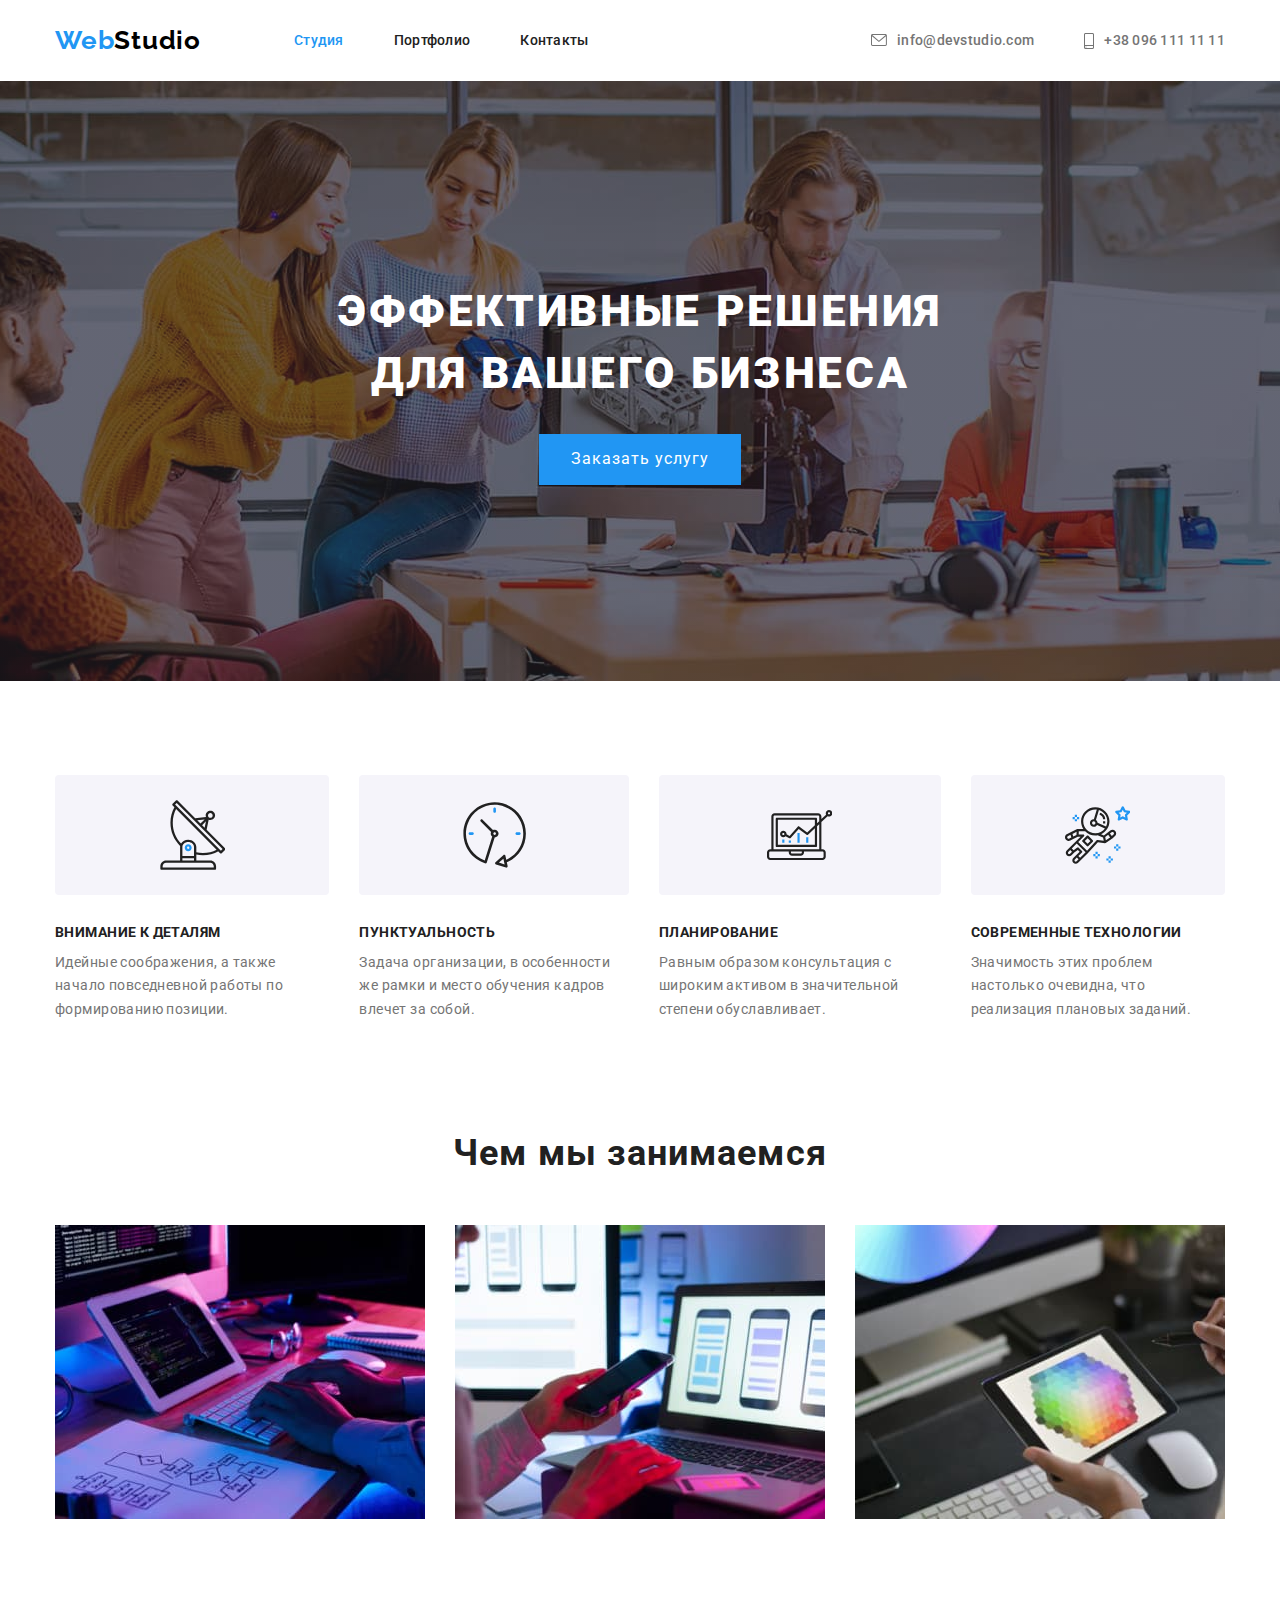
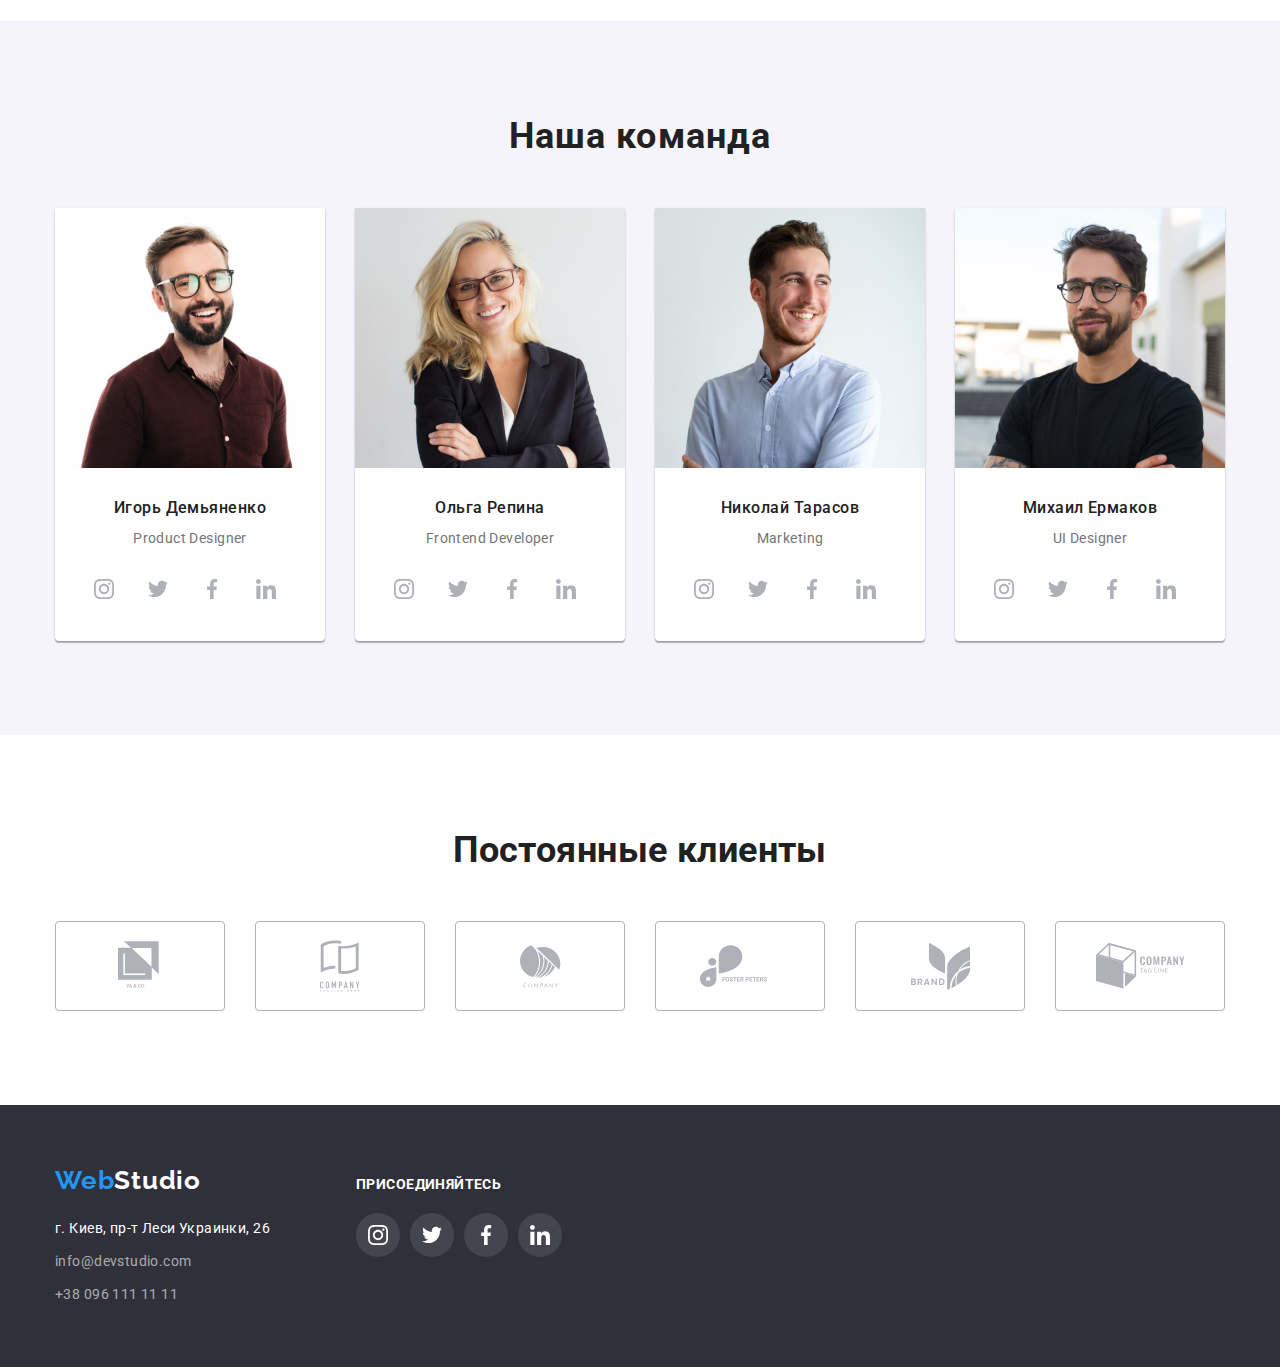
==== index.html @ 4412f635 "1" ====
<!DOCTYPE html>
<html lang="ru">

<head>
    <meta charset="UTF-8">
    <meta name="viewport" content="width=device-width, initial-scale=1.0">
    <link rel="stylesheet" href="node_modules/modern-normalize/modern-normalize.css">
    <link rel="preconnect" href="https://fonts.gstatic.com">
    <link rel="stylesheet"
        href="https://fonts.googleapis.com/css2?family=Oleo+Script&family=Raleway:wght@700&family=Roboto:wght@400;500;700;900&display=swap">
    <link rel="stylesheet" href="./CSS/style.css">
    <title>Cтудия</title>
</head>

<body>
    <!--Шапка сторінки-->
    <header class="header">
        <div class="conteiner">
            <nav class="nav-conteiner">
                <a class="logo-header" href="/"><span class="logo-web">Web</span><span
                        class="logo-studio">Studio</span></a>
                <ul class="nav-links site-nav">
                    <li class="item"><a class="link-header current " href="./index.html">Студия</a></li>
                    <li class="item"><a class="link-header" href="./Portfolio.html">Портфолио</a></li>
                    <li class="item"><a class="link-header" href="">Контакты</a></li>
                </ul>
            </nav>
            <ul class="contacts">
                <li class="item-contacts"><a class="link-contacts" href="mailto:info@devstudio.com">
                        <svg class="item-contacts mailto-icon">
                            <use href="./img/symbol-defs.svg#icon-envelope-hover"></use>
                        </svg>info@devstudio.com</a></li>
                <li class="item-contacts"><a class="link-contacts" href="tell:+380961111111">
                        <svg class="icon-tell">
                            <use href="./img/symbol-defs.svg#icon-smartphone"></use>
                        </svg>+38 096 111 11 11</a></li>
            </ul>
        </div>
    </header>
    <!--Заголовок-->
    <main>
        <section class="hero">
            <div class=" hero-conteiner">
                <div class="heading-conteiner">
                    <h1 class="hero-main">Эффективные решения<br>для вашего бизнеса</h1>
                    <button class="button" type="button">Заказать услугу</button>
                </div>                
            </div>
        </section>
        <!-- Наші переваги -->
        <section class="advantage">
            <div class="conteiner ">
                <h2 class="visually-hidden"></h2>
                <ul class="advantage-list">
                    <li class="advantage-item">
                        <div class="icon-conteiner">
                            <svg class="icon-advantage">
                                <use href="./img/symbol-defs.svg#icon-Group"></use>
                            </svg>
                        </div>
                        <h3 class="advantage-title">Внимание к деталям</h3>
                        <p class="advantage-essence text">Идейные соображения, а также начало повседневной работы по
                            формированию позиции.</p>
                    </li>
                    <li class="advantage-item">
                        <div class="icon-conteiner">
                            <svg class="icon-advantage">
                                <use href="./img/symbol-defs.svg#icon-clock-1"></use>
                            </svg>
                        </div class="icon-conteiner">
                        <h3 class="advantage-title">Пунктуальность</h3>
                        <p class=" advantage-essence text">Задача организации, в особенности же рамки и место обучения
                            кадров влечет за собой.</p>
                    </li>
                    <li class="advantage-item">
                        <div class="icon-conteiner">
                            <svg class="icon-advantage">
                                <use href="./img/symbol-defs.svg#icon-diagram-1"></use>
                            </svg>
                        </div>
                        <h3 class="advantage-title">Планирование</h3>
                        <p class="advantage-essence text">Равным образом консультация с широким активом в значительной
                            степени обуславливает.</p>
                    </li>
                    <li class="advantage-item">
                        <div class="icon-conteiner">
                            <svg class="icon-advantage">
                                <use href="./img/symbol-defs.svg#icon-astronaut-1"></use>
                            </svg>
                        </div>
                        <h3 class="advantage-title">Современные технологии</h3>
                        <p class="advantage-essence text">Значимость этих проблем настолько очевидна, что реализация
                            плановых заданий.</p>
                    </li>
                </ul>
            </div>
        </section>
        <!-- Чим ми займаємось -->
        <section class="conteiner-work">
            <div class="conteiner conteiner-img">
                <h2 class="work">Чем мы занимаемся</h2>
                <ul class="conteiner-list">
                    <li class="conteiner-item">
                        <img src="./img/Чем ми занимаємось_1.jpg" width="370" alt="печатає" />
                    </li>
                    <li class="conteiner-item">
                        <img src="./img/Чем ми занимаємось_2.jpg" width="370" alt="телефон в руках" />
                    </li>
                    <li class="conteiner-item">
                        <img src="./img/Чем ми занимаємось_3.jpg" width="370" alt="цвітова гама" />
                    </li>
                </ul>
            </div>
        </section>
        <section class="team">
            <div class="workers">
                <h2 class="our-team-hidden our-team ">Наша команда</h2>
                <ul class="team-list">
                    <li class="team-hero">
                        <img class="foto" src="./img/наша команда_1.jpg" width="270" alt="Бородатий мужчина" />
                        <h3 class="name">Игорь Демьяненко</h3>
                        <p class="text">Product Designer</p>
                        <div class="network-conteiner">
                            <ul class="team-icons">
                                <li><a class="icon-link" href="#">
                                        <svg class="icon-network">
                                            <use href="./img/symbol-defs.svg#icon-instagram-2"></use>
                                        </svg>
                                    </a>
                                </li>
                                <li><a class="icon-link" href="#">
                                        <svg class="icon-network">
                                            <use href="./img/symbol-defs.svg#icon-twitter-1"></use>
                                        </svg>
                                    </a>
                                </li>
                                <li><a class="icon-link" href="#">
                                        <svg class="icon-network">
                                            <use href="./img/symbol-defs.svg#icon-facebook-1"></use>
                                        </svg>
                                    </a>
                                </li>
                                <li><a class="icon-link" href="#">
                                        <svg class="icon-network">
                                            <use href="./img/symbol-defs.svg#icon-linkedin-1"></use>
                                        </svg>
                                    </a>
                                </li>
                            </ul>
                        </div>
                    </li>
                    <li class="team-hero">
                        <img class="foto" src="./img/наша команда_4.jpg" width="270" alt="Женщина" />
                        <h3 class="name">Ольга Репина</h3>
                        <p class="text">Frontend Developer</p>
                        <div class="network-conteiner">
                            <ul class="team-icons">
                                <li><a class="icon-link" href="#">
                                        <svg class="icon-network">
                                            <use href="./img/symbol-defs.svg#icon-instagram-2"></use>
                                        </svg>
                                    </a>
                                </li>
                                <li><a class="icon-link" href="#">
                                        <svg class="icon-network">
                                            <use href="./img/symbol-defs.svg#icon-twitter-1"></use>
                                        </svg>
                                    </a>
                                </li>
                                <li><a class="icon-link" href="#">
                                        <svg class="icon-network">
                                            <use href="./img/symbol-defs.svg#icon-facebook-1"></use>
                                        </svg>
                                    </a>
                                </li>
                                <li><a class="icon-link" href="#">
                                        <svg class="icon-network">
                                            <use href="./img/symbol-defs.svg#icon-linkedin-1"></use>
                                        </svg>
                                    </a>
                                </li>
                            </ul>
                        </div>
                    </li>
                    <li class="team-hero">
                        <img class="foto" src="./img/наша команда_3.jpg" width="270" alt="Маркетолог" />
                        <h3 class="name">Николай Тарасов</h3>
                        <p class="text">Marketing</p>
                        <div class="network-conteiner">
                            <ul class="team-icons">
                                <li><a class="icon-link" href="#">
                                        <svg class="icon-network">
                                            <use href="./img/symbol-defs.svg#icon-instagram-2"></use>
                                        </svg>
                                    </a>
                                </li>
                                <li><a class="icon-link" href="#">
                                        <svg class="icon-network">
                                            <use href="./img/symbol-defs.svg#icon-twitter-1"></use>
                                        </svg>
                                    </a>
                                </li>
                                <li><a class="icon-link" href="#">
                                        <svg class="icon-network">
                                            <use href="./img/symbol-defs.svg#icon-facebook-1"></use>
                                        </svg>
                                    </a>
                                </li>
                                <li><a class="icon-link" href="#">
                                        <svg class="icon-network">
                                            <use href="./img/symbol-defs.svg#icon-linkedin-1"></use>
                                        </svg>
                                    </a>
                                </li>
                            </ul>
                        </div>
                    </li>
                    <li class="team-hero">
                        <img class="foto" src="./img/наша команда_2.jpg" width="270" alt="Інженер" />
                        <h3 class="name">Михаил Ермаков</h3>
                        <p class="text">UI Designer</p>
                        <div class="network-conteiner">
                            <ul class="team-icons">
                                <li><a class="icon-link" href="#">
                                        <svg class="icon-network">
                                            <use href="./img/symbol-defs.svg#icon-instagram-2"></use>
                                        </svg>
                                    </a>
                                </li>
                                <li><a class="icon-link" href="#">
                                        <svg class="icon-network">
                                            <use href="./img/symbol-defs.svg#icon-twitter-1"></use>
                                        </svg>
                                    </a>
                                </li>
                                <li><a class="icon-link" href="#">
                                        <svg class="icon-network">
                                            <use href="./img/symbol-defs.svg#icon-facebook-1"></use>
                                        </svg>
                                    </a>
                                </li>
                                <li><a class="icon-link" href="#">
                                        <svg class="icon-network">
                                            <use href="./img/symbol-defs.svg#icon-linkedin-1"></use>
                                        </svg>
                                    </a>
                                </li>
                            </ul>
                        </div>
                    </li>
                </ul>
            </div>
        </section>
        <section class="clients">
            <div class="conteiner conteiner-client">
                <h2 class="client-title">Постоянные клиенты</h2>
                <ul class="client-list">
                    <li class="client-item">
                        <a class="client-link" href="#">
                            <svg class="logotype" width="45" height="50">
                                <use href="./img/symbol-defs.svg#icon-logo-1"></use>
                            </svg>
                            </a>
                    </li>
                    <li class="client-item">
                        <a class="client-link" href="#">
                            <svg class="logotype" width="40" height="52">
                                <use href="./img/symbol-defs.svg#icon-logo-2"></use>
                            </svg>
                            </a>
                    </li>
                    <li class="client-item">
                        <a class="client-link" href="#">
                            <svg class="logotype" width="41" height="43">
                                <use href="./img/symbol-defs.svg#icon-logo-3"></use>
                            </svg>
                            </a>
                    </li>
                    <li class="client-item">
                        <a class="client-link" href="#">
                            <svg class="logotype" width="80" height="43">
                                <use href="./img/symbol-defs.svg#icon-logo-4"></use>
                            </svg>
                            </a>
                    </li>
                    <li class="client-item">
                        <a class="client-link" href="#">
                            <svg class="logotype" width="59" height="47">
                                <use href="./img/symbol-defs.svg#icon-logo-5"></use>
                            </svg>
                            </a>
                    </li>
                    <li class="client-item">
                        <a class="client-link" href="#">
                            <svg class="logotype" width="89" height="46">
                                <use href="./img/symbol-defs.svg#icon-logo-6"></use>
                            </svg>
                            </a>
                    </li>
                </ul>
            </div>
        </section>
    </main>
    <!--Футер-->
    <footer class="footer">
        <div class="conteiner conteiner-footer">
            <div class="conteiner-logo">
                <a class="logo-footer" href="/"><span class="logo-web">Web</span><span class="logo">Studio</span></a><br>
                <address class="address">
                    г. Киев, пр-т Леси Украинки, 26
                </address>
                <!-- Контакти -->
                <ul>
                    <li class="mailto"><a class="link-footer " href="mailto:info@devstudio.com">info@devstudio.com</a></li>
                    <li><a class="link-footer" href="tell:+380961111111">+38 096 111 11 11</a></li>
                </ul>
            </div>
            <div class="conteiner-join">
                <p class="join-tatile">присоединяйтесь</p>
                <ul class="joim-item">
                    <li>
                        <a class="icon-link icon-join" href="#">
                            <svg class="icon-network">
                                <use href="./img/symbol-defs.svg#icon-instagram-2"></use>
                            </svg>
                        </a>
                    </li>
                    <li>
                        <a class="icon-link  icon-join" href="#">
                            <svg class="icon-network">
                                <use href="./img/symbol-defs.svg#icon-twitter-1"></use>
                            </svg>
                        </a>
                    </li>
                    <li>
                        <a class="icon-link  icon-join" href="#">
                            <svg class="icon-network">
                                <use href="./img/symbol-defs.svg#icon-facebook-1"></use>
                            </svg>
                        </a>
                    </li>
                    <li>
                        <a class="icon-link  icon-join" href="#">
                            <svg class="icon-network">
                                <use href="./img/symbol-defs.svg#icon-linkedin-1"></use>
                            </svg>
                        </a>
                    </li>
                </ul>
            </div>
        </div>
    </footer>
</body>

</html>
---- CSS/style.css ----
:root {
  /*колір тексту*/
  --main-text-color: #212121;
  --secondary-text-color: #757575;
  --accent-text-color: #2196f3;
  --bgc-accent-text-color: #ffffff;
  --footer-addressbox-text-color: rgba(255, 255, 255, 0.6);
  /*колір фону*/
  --button-bgc: #2196f3;
  --main-bgc: #e5e5e5;
  --secondary-bgc: #f5f4fa;
  --accent-bgc: #2f303a;
  --header-bgc: #ffffff;
}

body {
  background-color: var(--header-bgc);
  color: var(--main-text-color);
  font-family: "Roboto", sans-serif;
  font-size: 14px;
  line-height: 1.71;
  letter-spacing: 0.03em;
  text-transform: none;
  margin: 0;
}

/*--------------------------------------Скрить заголовки h2 і h1-----------------------------------*/
.visually-hidden {
  position: absolute;
  clip: rect(0 0 0 0);
  width: 1px;
  height: 1px;
  margin: -1px;
}
/*--------------------------------------------Общі значення----------------------------------*/
li {
  list-style: none;
}

a {
  text-decoration: none;
}

h1,
h2,
h3,
p {
  margin-top: 0px;
  margin-bottom: 0px;
}

ul {
  margin: 0;
  padding: 0;
  list-style: none;
}

/*--------------------------------------header----------------------------------------------*/
.conteiner {
  display: flex;
  align-items: center;
  width: 1200px;
  padding-left: 15px;
  padding-right: 15px;
  margin-left: auto;
  margin-right: auto;
}

.header {
  display: block;
  padding-top: 25px;
  padding-bottom: 25px;
}

.nav-conteiner {
  display: flex;
  align-items: center;
}

.logo-header {
  font-family: "Raleway";
  font-style: normal;
  font-weight: 700;
  font-size: 26px;
  line-height: 1.2;
  letter-spacing: 0.03em;

  margin-right: 93px;
  margin-left: 0px;
}
.logo-web {
  color: var(--accent-text-color);
}
.logo-studio {
  color: black;
}

.nav-links {
  display: flex;
}

.nav-links > .item:not(:last-child) {
  margin-right: 50px;
}

.site-nav.link-header.current {
  color: var(--accent-text-color);
}

.link-header {
  color: var(--main-text-color);
  font-style: normal;
  font-weight: 500;
  font-size: 14px;
  line-height: 1.14;
  letter-spacing: 0.02em;
}

.link-header:hover,
.link-header:focus {
  color: var(--accent-text-color);
}
.link-contacts {
  color: var(--secondary-text-color);
  font-weight: 500;
  font-size: 14px;
  line-height: 1.1;
  letter-spacing: 0.02em;
  display: flex;
  align-items: center;
}

.link-contacts:hover,
.link-contacts:focus {
  color: var(--accent-text-color);
}

.link-header.current {
  color: var(--accent-text-color);
}

.contacts {
  display: flex;
  margin-left: auto;
}
.item-contacts:not(:last-child) {
  margin-right: 50px;
}

.page-header {
  border-bottom: 1px solid #ececec;
  display: block;
}

.mailto-icon {
  width: 16px;
  height: 12px;
  margin-right: 10px;
  fill: currentColor;
}

.icon-tell {
  width: 10px;
  height: 16px;
  margin-right: 10px;
  fill: currentColor;
}

/*--------------------------------------hero--------------------------------------------*/

.hero-conteiner {
  margin: 0 auto;
  max-width: 1600px;
}

.hero {
  background: var(--accent-bgc);
  padding: 0;
}
.hero .hero-conteiner {
  background-image: linear-gradient(
      to top left,
      rgba(47, 48, 58, 0.4),
      rgba(47, 48, 58, 0.4)
    ),
    url(../img/Герой.jpg);
  background-position: center;
  height: 600px;
  padding: 200px;
}

.heading-conteiner {
  width: 695px;
  text-align: center;
  margin: 0 auto;
}

.hero-main {
  color: var(--bgc-accent-text-color);
  font-style: normal;
  font-weight: 900;
  font-size: 44px;
  line-height: 1.4;
  letter-spacing: 0.06em;
  text-transform: uppercase;
  margin-bottom: 30px;
}

.button {
  background-color: var(--accent-text-color);
  color: var(--bgc-accent-text-color);
  font-family: inherit;
  font-style: normal;
  font: weight 700;
  font-size: 16px;
  line-height: 1.9;
  align-items: center;
  letter-spacing: 0.06em;
  border-style: none;

  padding-top: 10px;
  padding-right: 32px;
  padding-bottom: 10px;
  padding-left: 32px;
}

/*---------------------------наші переваги------------------------------*/

.advantage {
  padding-top: 94px;
}

.advantage-list {
  display: flex;
  padding-left: 0;
}

.advantage-title {
  margin-top: 30px;
  padding: 0;
  margin-bottom: 10px;
}

.advantage-item {
  width: calc((100%-90px) / 4);
  margin-right: 30px;
}

.advantage-item:nth-child(4n) {
  margin-right: 0;
}

.advantage-essence {
  padding: 0;
  margin: 0;
}

.icon-advantage {
  width: 65.32px;
  height: 70px;
}

.icon-conteiner {
  background: #f5f4fa;
  border-radius: 4px;
  display: flex;
  justify-content: center;
  padding-top: 25px;
  padding-bottom: 25px;
}
/*----------------------------------------Чем ми занимаемся------------------------------*/
.conteiner-work {
  padding-top: 94px;
  padding-bottom: 94px;
  display: block;
}

.work {
  color: var(--main-text-color);
  text-align: center;
  font-style: normal;
  font-weight: 700;
  font-size: 36px;
  line-height: 1.2;
  letter-spacing: 0.03em;
  margin-bottom: 50px;
  display: block;
}

.conteiner-img {
  display: block;
}

.conteiner-list {
  display: flex;
  margin-top: 0;
  margin-bottom: 0;
}

.conteiner-item:not(:last-child) {
  margin-right: 30px;
}

/*------------------------------------------команда-------------------------------------*/
.team {
  background: var(--secondary-bgc);
  padding-top: 94px;
  padding-bottom: 94px;
}
.our-team {
  color: var(--main-text-color);
  font-style: normal;
  font-weight: 700;
  font-size: 36px;
  line-height: 1.2;
  text-align: center;
  letter-spacing: 0.03em;
}

h3 {
  color: var(--main-text-color);
  font-weight: 700;
  font-size: 14px;
  line-height: 1.1;
  letter-spacing: 0.03em;
  text-transform: uppercase;
}

.text {
  color: var(--secondary-text-color);
  font-style: normal;
  font-weight: 400;
  font-size: 14px;
  line-height: 1.7;
  letter-spacing: 0.03em;
  padding-bottom: 16px;
}

.team-hero {
  background: url(4853.jpg);
  border-radius: 0px;
  text-align: center;
}
.name {
  font-style: normal;
  font-weight: 500;
  font-size: 16px;
  line-height: 1.2;
  text-align: center;
  letter-spacing: 0.03em;
  text-transform: capitalize;
  margin-bottom: 10px;
}

.workers {
  display: block;
  width: 1200px;
  padding-left: 15px;
  padding-right: 15px;
  margin-left: auto;
  margin-right: auto;
}

.our-team-hidden {
  display: block;
  margin-bottom: 50px;
}

.team-list {
  display: flex;
}

.team-hero:not(:last-child) {
  margin-right: 30px;
}

* {
  box-sizing: border-box;
}

.foto {
  display: block;
  max-width: 100%;
  height: auto;
  margin-bottom: 30px;
}

.team-hero {
  width: 270px;
  margin-left: auto;
  margin-right: auto;
  background: #ffffff;
  box-shadow: 0px 1px 3px rgba(0, 0, 0, 0.12), 0px 1px 1px rgba(0, 0, 0, 0.14),
    0px 2px 1px rgba(0, 0, 0, 0.2);
  border-radius: 0px 0px 4px 4px;
}

.card.flex-start-aligned {
  align-items: flex-start;
}
.team-icons {
  display: inline-flex;
  justify-content: center;
}

.icon-network {
  width: 20px;
  height: 20px;

  fill: currentColor;
}

.icon-link {
  display: inline-flex;
  width: 44px;
  height: 44px;
  border-radius: 50%;
  align-items: center;
  background-position: center;
  justify-content: center;
  color: #afb1b8;
  margin-right: 10px;
}

.icon-link:hover,
.icon-link:focus {
  background-color: var(--accent-text-color);
  color: #ffffff;
}

.network-conteiner {
  padding-bottom: 30px;
  display: flex;
  justify-content: center;
}

/*--------------------------------Клієнти--------------------------------*/

.clients {
  padding-top: 94px;
  padding-bottom: 94px;
}

.client-title {
  font-weight: 700;
  font-size: 36px;
  line-height: 1.17;
  text-align: center;
}

.conteiner-client {
  display: block;
}

.client-list {
  display: flex;
  justify-content: space-between;
  align-items: center;
  margin-top: 50px;
}

.client-link {
  display: inline-flex;
  justify-content: center;
  align-items: center;
  width: 170px;
  height: 90px;
  border: 1px solid #afb1b8;
  border-radius: 4px;

  fill: #afb1b8;
}

.client-link:hover,
.logotype:hover,
.client-link:focus,
.logotype:focus {
  border-color: 1px solid var(--button-bgc);
  color: var(--button-bgc);
  outline: none;
  fill: var(--button-bgc);
}

/*-------------------------------Footer------------------------------------*/
.footer {
  background-color: var(--accent-bgc);
  font-size: 14px;
  line-height: 1.7;
  padding-top: 60px;
  padding-bottom: 60px;
}

.conteiner-footer {
  display: block;
}

.logo {
  color: var(--bgc-accent-text-color);
}

.logo-footer {
  font-family: "Raleway";
  font-style: normal;
  font-weight: 700;
  font-size: 26px;
  line-height: 1.2;
  letter-spacing: 0.03em;
  margin-bottom: 20px;
}

.address {
  color: var(--bgc-accent-text-color);
  font-style: normal;
  font-weight: 400;
  font-size: 14px;
  line-height: 1.7;
  letter-spacing: 0.03em;
  margin-top: 20px;
  margin-bottom: 9px;
  text-decoration: none;
}

.address:last-child {
  margin-bottom: 0;
}

.link-footer {
  color: var(--footer-addressbox-text-color);
  font-style: normal;
  font-weight: 400;
  font-size: 14px;
  line-height: 1.7;
  letter-spacing: 0.03em;
}

.mailto {
  margin-bottom: 9px;
}

.conteiner-join {
  display: block;
  justify-content: center;
}

.conteiner-logo {
  width: 231px;
  margin-right: 70px;
  padding: 0;
}

.joim-item {
  display: flex;
}

.join-tatile {
  font-weight: 700;
  font-size: 14px;
  line-height: 1.14;
  letter-spacing: 0.03em;
  text-transform: uppercase;
  color: #ffffff;
  margin-bottom: 20px;
}

.conteiner-footer {
  display: flex;
  align-items: baseline;
}

.icon-join {
  background-color: rgba(255, 255, 255, 0.1);
  color: #ffffff;
}

/*-----------------------------Портфолио--------------------------------*/

/*-------------------------------------------кнопки------------------------------------------------*/

.conteiner-button {
  margin-left: auto;
  margin-right: auto;
}

.main-button {
  display: flex;
  margin-left: auto;
  margin-right: auto;
  padding-bottom: 50px;
}

.button-item:not(:last-child) {
  margin-right: 8px;
}

.button-portfolio {
  font-family: inherit;
  padding-left: 22px;
  padding-right: 22px;
  padding-top: 8px;
  padding-bottom: 8px;
  border-radius: 4px;

  font-family: Roboto;
  font-style: normal;
  font-weight: 500;
  font-size: 16px;
  line-height: 1.6;
  text-align: center;
  letter-spacing: 0.03em;
  color: #212121;
  border-style: none;
}

.button-portfolio:hover,
.button-portfolio:focus {
  color: var(--bgc-accent-text-color);
  background-color: var(--button-bgc);
}

.text-portfolio {
  font-style: normal;
  font-weight: 400;
  font-size: 16px;
  line-height: 1.9;
  color: var(--secondary-text-color);
}

.title {
  font-family: "Roboto";
  font-style: normal;
  font-weight: 700;
  font-size: 18px;
  line-height: 2;
  letter-spacing: 0.06em;
  color: var(--main-text-color);
}

.foto-list {
  flex-wrap: wrap;
  display: flex;
  padding-bottom: 94px;
}

.foto-item {
  flex-basis: (calc(100%-60px) / 3);
  border: 1px solid #eeeeee;
  margin-right: 30px;
  margin-bottom: 30px;
  width: 370px;
  box-sizing: border-box;
}

.link-portfolio:hover,
.link-portfolio:focus {
  box-shadow: 0px 1px 1px rgba(0, 0, 0, 0.12), 0px 4px 4px rgba(0, 0, 0, 0.06),
    1px 4px 6px rgba(0, 0, 0, 0.16);
  outline: none;
}

.link-portfolio {
  display: block;
  text-decoration: none;
}

.foto-item:nth-child(3n) {
  margin-right: 0;
}

.foto-item:nth-last-child(-n + 3) {
  margin-bottom: 0;
}

.conteiner-foto {
  width: 1200px;
  padding-left: 15px;
  padding-right: 15px;
  margin-left: auto;
  margin-right: auto;
}

.conteiner-text {
  padding: 20px 24px;
}

.logo-footer {
  font-family: "Raleway";
  font-style: 500;
  font-weight: 700;
  font-size: 26px;
  line-height: 1.2;
  letter-spacing: 0.03em;
}

.portfolio-main {
  padding-top: 94px;
  padding-bottom: 94px;
}
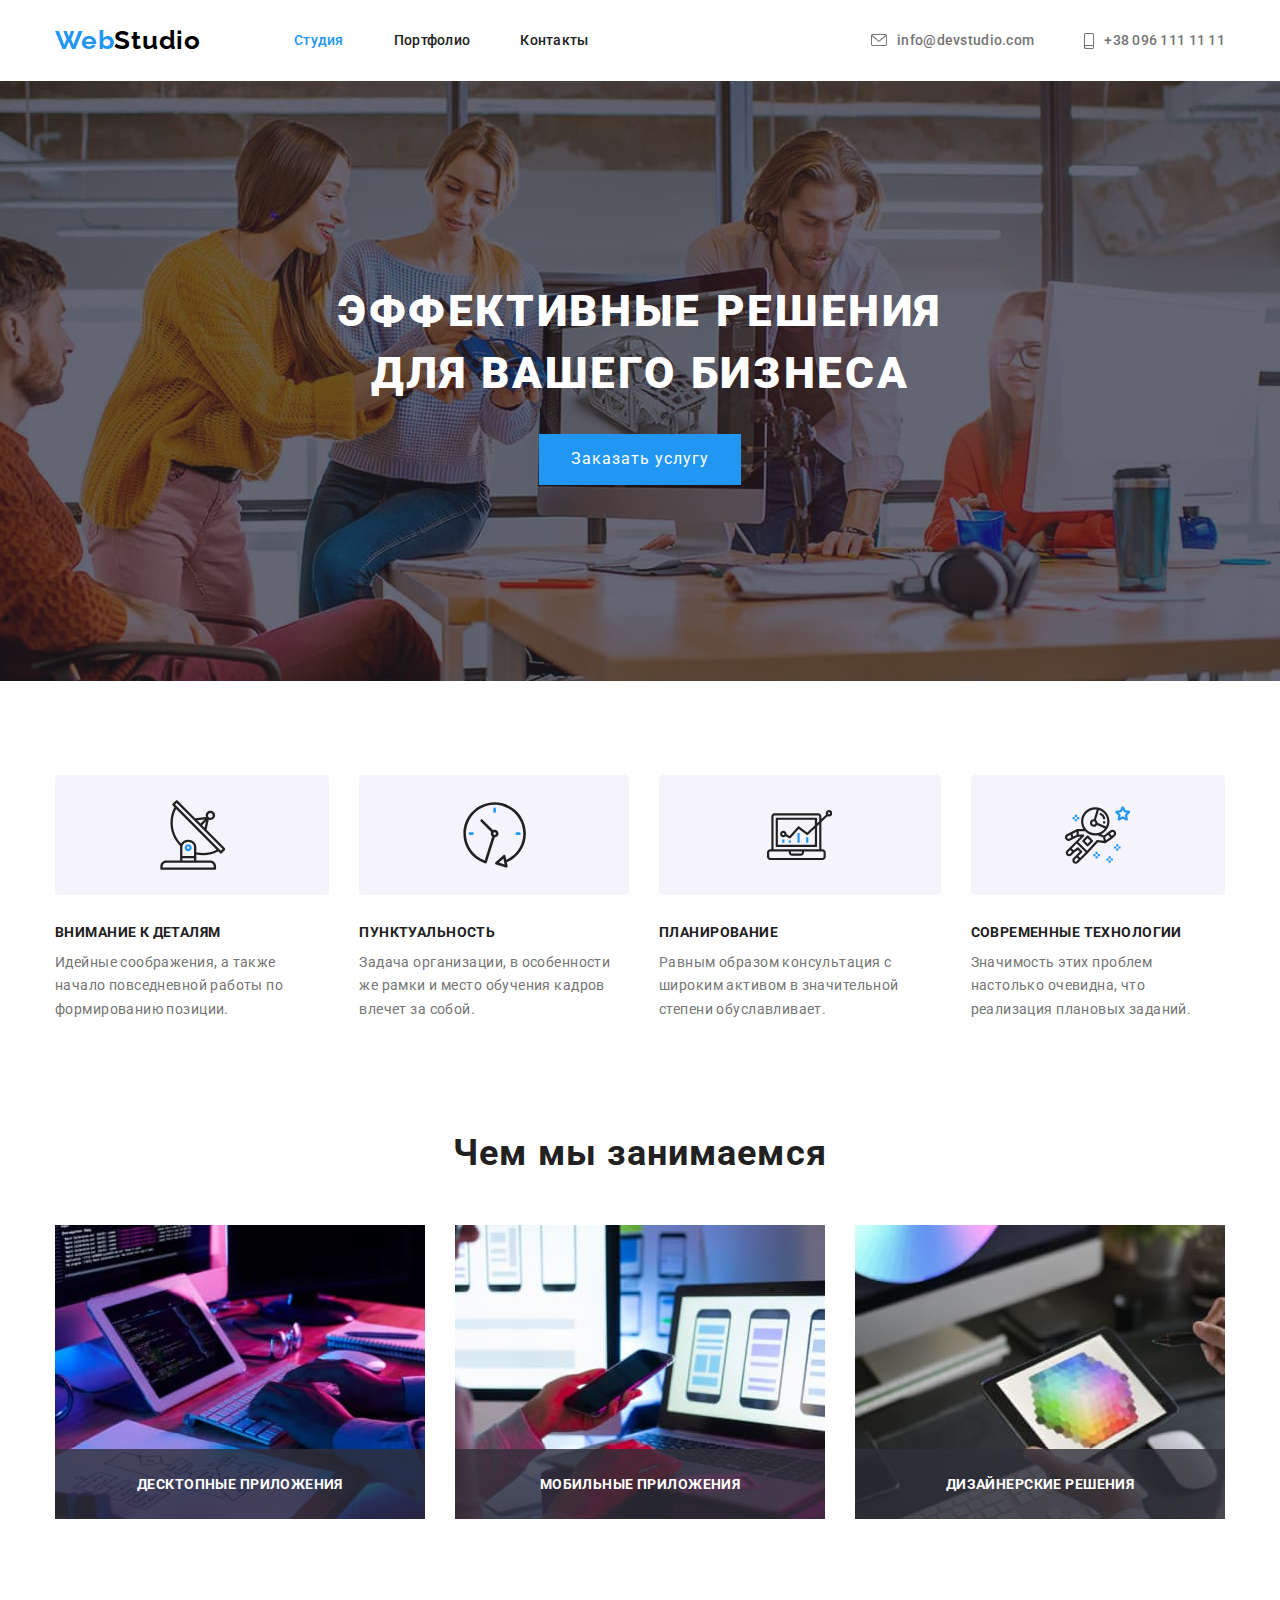
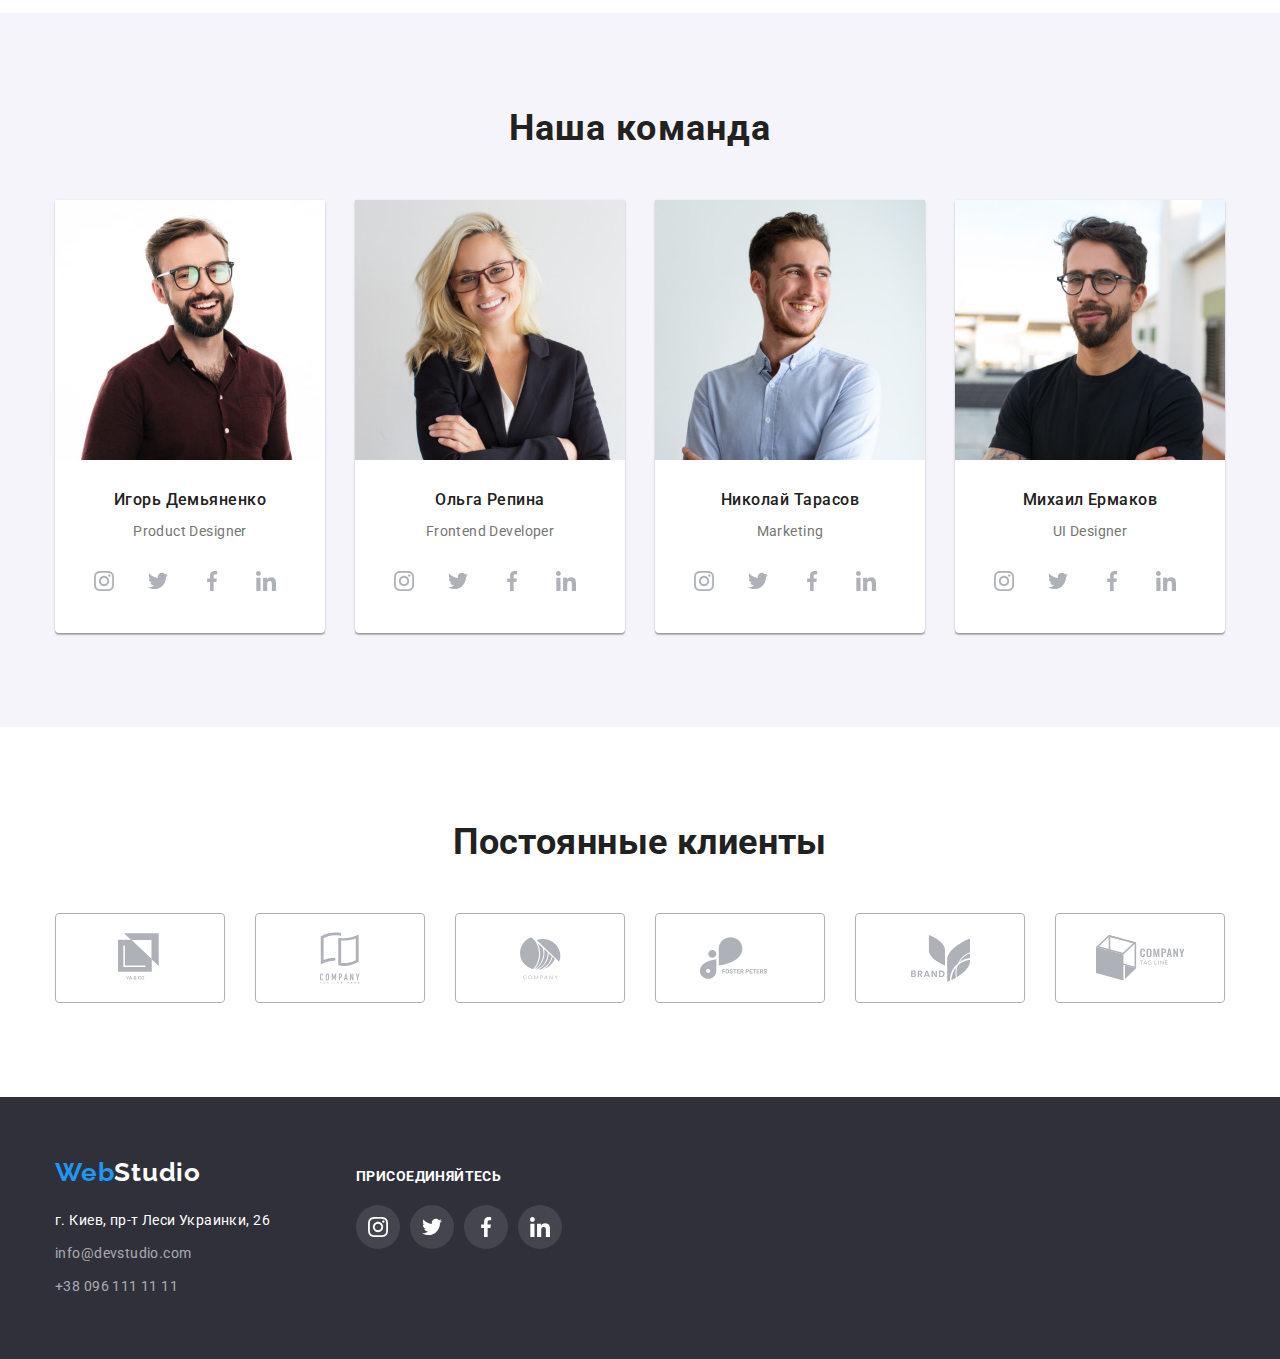
==== commit dc2cdee2: "2" ====
--- a/index.html
+++ b/index.html
@@ -101,13 +101,22 @@
                 <h2 class="work">Чем мы занимаемся</h2>
                 <ul class="conteiner-list">
                     <li class="conteiner-item">
-                        <img src="./img/Чем ми занимаємось_1.jpg" width="370" alt="печатає" />
+                        <div  class="product-actions">
+                            <img class="img-example" src="./img/Чем ми занимаємось_1.jpg" width="370" alt="печатає" />                        
+                            <h3 class="example">Десктопные приложения</h3>
+                        </div>
                     </li>
                     <li class="conteiner-item">
-                        <img src="./img/Чем ми занимаємось_2.jpg" width="370" alt="телефон в руках" />
+                        <div class="product-actions">
+                            <img class="img-example" src="./img/Чем ми занимаємось_2.jpg" width="370" alt="телефон в руках" />                        
+                            <h3 class="example">Мобильные приложения</h3>
+                        </div>
                     </li>
                     <li class="conteiner-item">
-                        <img src="./img/Чем ми занимаємось_3.jpg" width="370" alt="цвітова гама" />
+                        <div class="product-actions">
+                            <img class="img-example" src="./img/Чем ми занимаємось_3.jpg" width="370" alt="цвітова гама" />                       
+                            <h3 class="example">Дизайнерские решения</h3>
+                        </div>
                     </li>
                 </ul>
             </div>
--- a/CSS/style.css
+++ b/CSS/style.css
@@ -301,6 +301,39 @@
   margin-right: 30px;
 }
 
+.product-actions {
+  position: relative;
+}
+
+.product-actions > .example {
+  position: absolute;
+
+  font-family: "Roboto";
+  font-style: normal;
+  font-weight: bold;
+  font-size: 14px;
+  line-height: 16px;
+  text-align: center;
+  letter-spacing: 0.03em;
+  text-transform: uppercase;
+  color: #ffffff;
+
+  padding: 27px 0;
+
+  width: 100%;
+  height: 70px;
+
+  background: rgba(47, 48, 58, 0.8);
+
+  bottom: 0;
+  right: 0;
+  margin: 0;
+}
+
+.img-example {
+  display: block;
+}
+
 /*------------------------------------------команда-------------------------------------*/
 .team {
   background: var(--secondary-bgc);
@@ -660,6 +693,8 @@
 .link-portfolio {
   display: block;
   text-decoration: none;
+  position: relative;
+  overflow: hidden;
 }
 
 .foto-item:nth-child(3n) {
@@ -695,3 +730,28 @@
   padding-top: 94px;
   padding-bottom: 94px;
 }
+
+.link-portfolio:hover .overlay {
+  transform: translatex(0);
+}
+
+.overlay {
+  position: absolute;
+  width: 100%;
+  height: 100%;
+  bottom: 370px;
+  top: 0;
+  background: rgba(33, 150, 243, 0.9);
+
+  transform: translatey(100%);
+  transition: transform 250ms ease;
+}
+
+.overlay > p {
+  color: #fff;
+  font-size: 18px;
+  margin: 63px 24px;
+}
+
+.overlay-conteiner {
+}
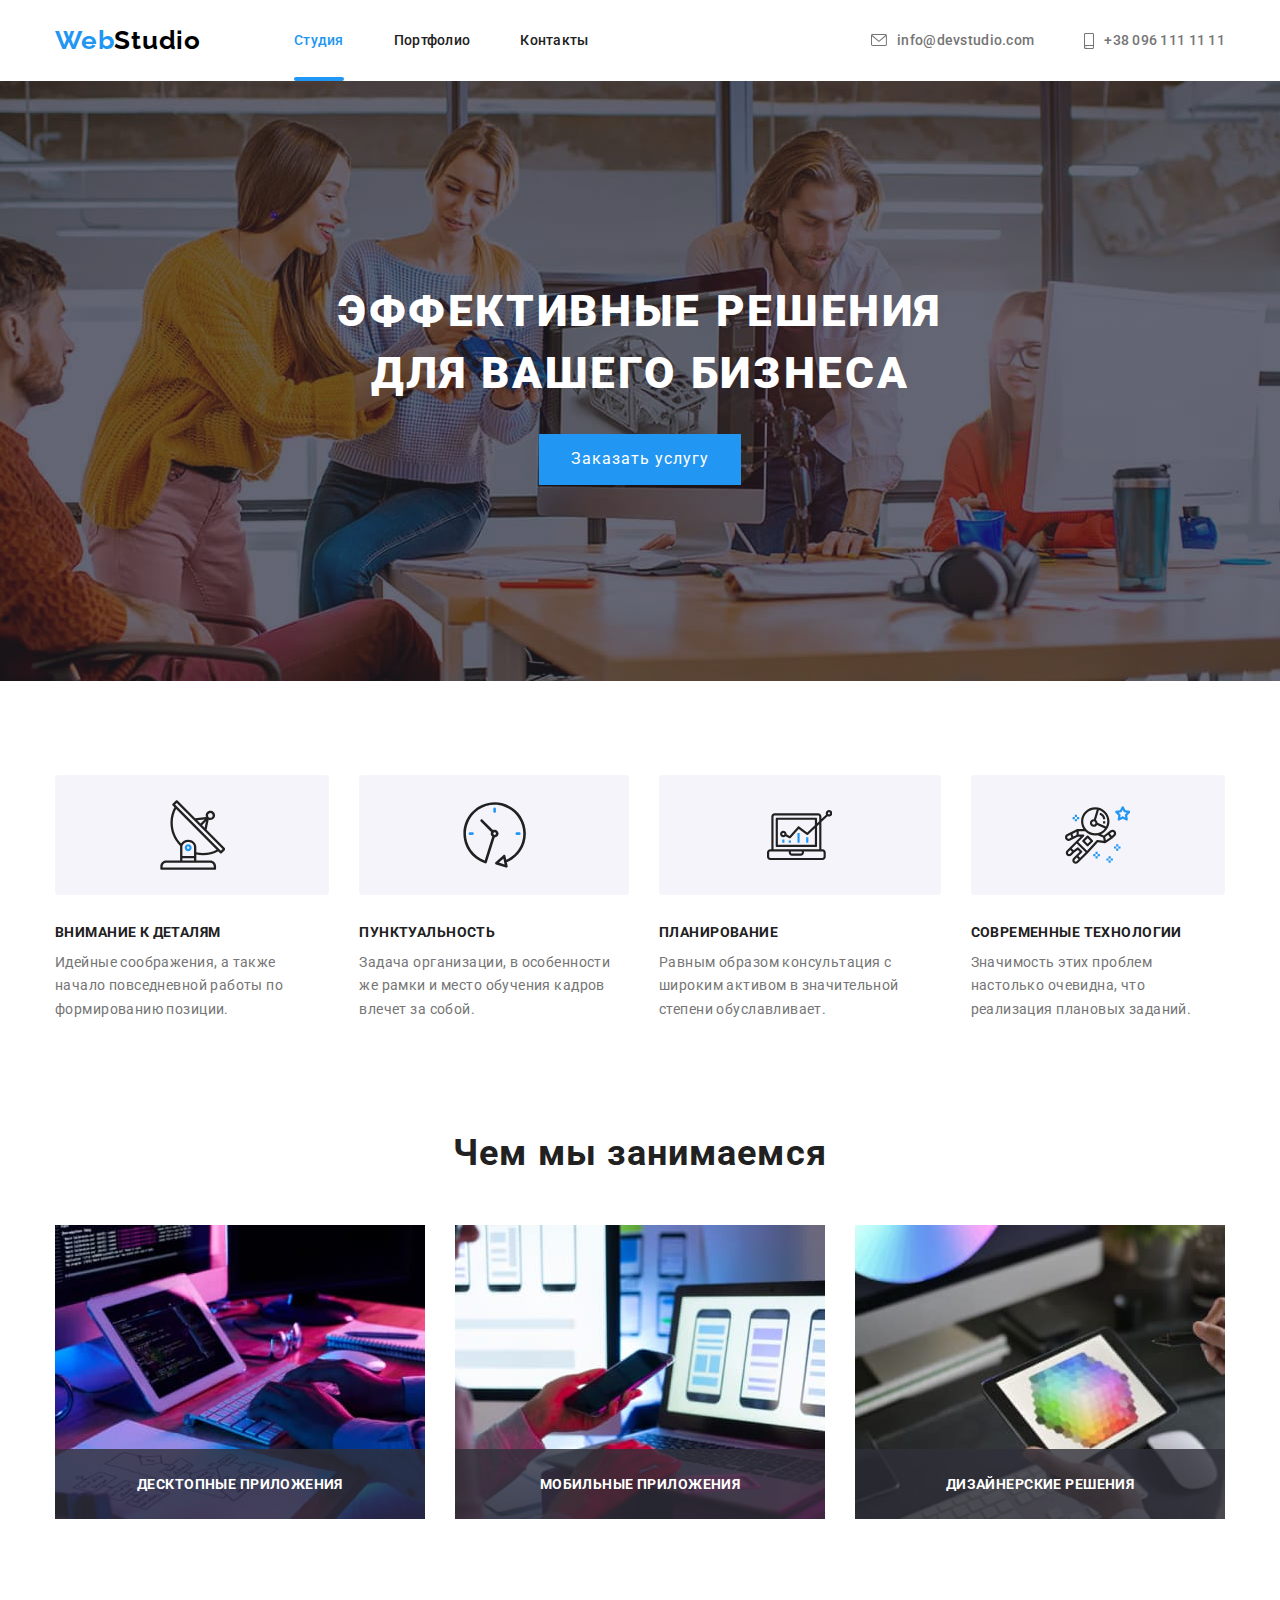
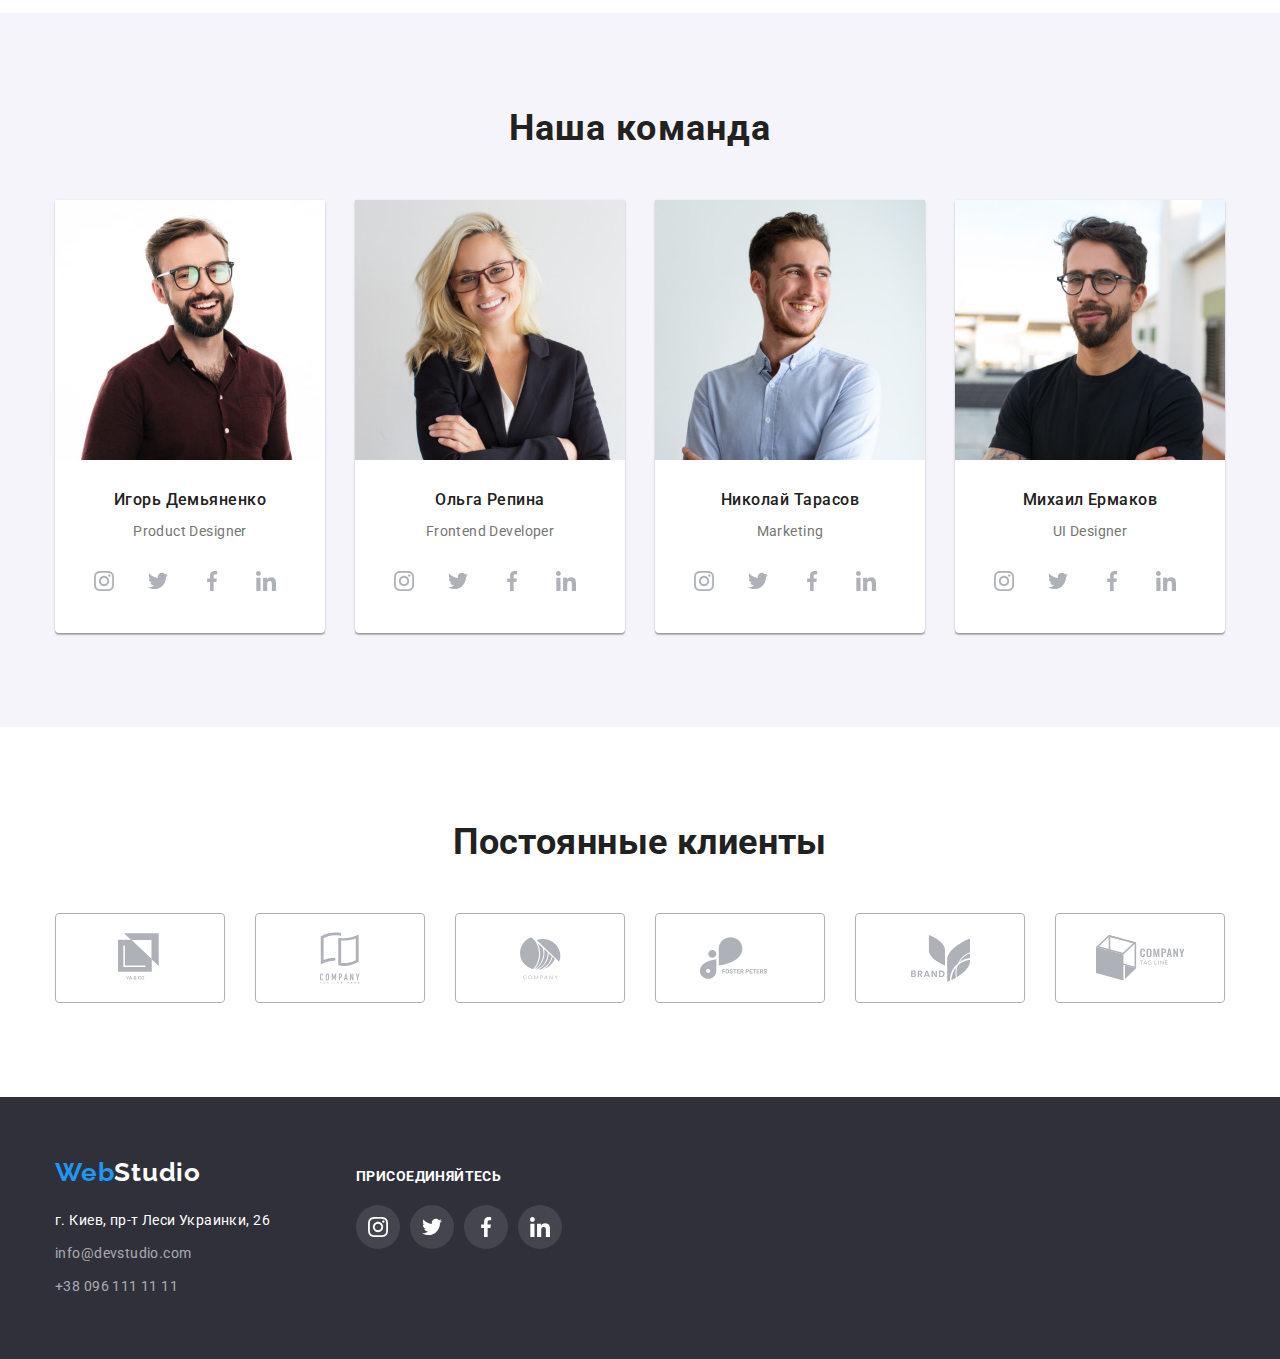
==== commit a35d0f3a: "3" ====
--- a/index.html
+++ b/index.html
@@ -43,7 +43,7 @@
             <div class=" hero-conteiner">
                 <div class="heading-conteiner">
                     <h1 class="hero-main">Эффективные решения<br>для вашего бизнеса</h1>
-                    <button class="button" type="button">Заказать услугу</button>
+                    <button class="button" type="button" data-modal-open>Заказать услугу</button>
                 </div>                
             </div>
         </section>
@@ -359,6 +359,16 @@
             </div>
         </div>
     </footer>
+    <div class="backdrop is-hidden "data-modal>
+        <div class="modal">
+            <button class="close" data-modal-close>
+                <svg>
+                    <use href="./img/symbol-defs.svg#icon-close-2-1"></use>
+                </svg>
+            </button>
+        </div>
+    </div>
+    <script src="./js/modal.js"></script>
 </body>
 
 </html>--- a/CSS/style.css
+++ b/CSS/style.css
@@ -114,6 +114,8 @@
   font-size: 14px;
   line-height: 1.14;
   letter-spacing: 0.02em;
+  position: relative;
+  padding: 33px 0;
 }
 
 .link-header:hover,
@@ -130,9 +132,32 @@
   align-items: center;
 }
 
+.link-header::after {
+  content: "";
+
+  position: absolute;
+  bottom: 0;
+  left: 0;
+  display: block;
+  width: 100%;
+  height: 4px;
+  border-radius: 2px;
+  background-color: var(--button-bgc);
+  opacity: 0;
+
+  transition: opacity 250ms cubic-bezier(0.4, 0, 0.2, 1);
+}
+
+.current.link-header::after,
+.link-header:hover::after {
+  opacity: 1;
+}
+
+.current,
 .link-contacts:hover,
 .link-contacts:focus {
   color: var(--accent-text-color);
+  transition: opacity 250ms cubic-bezier(0.4, 0, 0.2, 1);
 }
 
 .link-header.current {
@@ -459,6 +484,7 @@
 .icon-link:focus {
   background-color: var(--accent-text-color);
   color: #ffffff;
+  transition: opacity 250ms cubic-bezier(0.4, 0, 0.2, 1);
 }
 
 .network-conteiner {
@@ -512,6 +538,8 @@
   color: var(--button-bgc);
   outline: none;
   fill: var(--button-bgc);
+
+  transition: opacity 250ms cubic-bezier(0.4, 0, 0.2, 1);
 }
 
 /*-------------------------------Footer------------------------------------*/
@@ -648,6 +676,8 @@
 .button-portfolio:focus {
   color: var(--bgc-accent-text-color);
   background-color: var(--button-bgc);
+
+  transition: opacity 250ms cubic-bezier(0.4, 0, 0.2, 1);
 }
 
 .text-portfolio {
@@ -688,13 +718,13 @@
   box-shadow: 0px 1px 1px rgba(0, 0, 0, 0.12), 0px 4px 4px rgba(0, 0, 0, 0.06),
     1px 4px 6px rgba(0, 0, 0, 0.16);
   outline: none;
+
+  transition: opacity 250ms cubic-bezier(0.4, 0, 0.2, 1);
 }
 
 .link-portfolio {
   display: block;
   text-decoration: none;
-  position: relative;
-  overflow: hidden;
 }
 
 .foto-item:nth-child(3n) {
@@ -732,7 +762,7 @@
 }
 
 .link-portfolio:hover .overlay {
-  transform: translatex(0);
+  transform: translatey(0);
 }
 
 .overlay {
@@ -744,7 +774,7 @@
   background: rgba(33, 150, 243, 0.9);
 
   transform: translatey(100%);
-  transition: transform 250ms ease;
+  transition: opacity 250ms cubic-bezier(0.4, 0, 0.2, 1);
 }
 
 .overlay > p {
@@ -754,4 +784,37 @@
 }
 
 .overlay-conteiner {
-}
+  position: relative;
+  overflow: hidden;
+}
+
+.backdrop {
+  position: fixed;
+  top: 0;
+  left: 0;
+  right: 0;
+  bottom: 0;
+
+  background-color: rgba(0, 0, 0, 0.2);
+}
+
+.modal {
+  position: absolute;
+  width: 528px;
+  height: 581px;
+  left: 50%;
+  top: 50%;
+  transform: translate(-50%, -50%);
+  background-color: #ffffff;
+  box-shadow: 0px 1px 3px rgba(0, 0, 0, 0.12), 0px 1px 1px rgba(0, 0, 0, 0.14),
+    0px 2px 1px rgba(0, 0, 0, 0.2);
+  border-radius: 4px;
+}
+
+.is-hidden {
+  opacity: 0;
+  pointer-events: none;
+}
+
+.close {
+}
